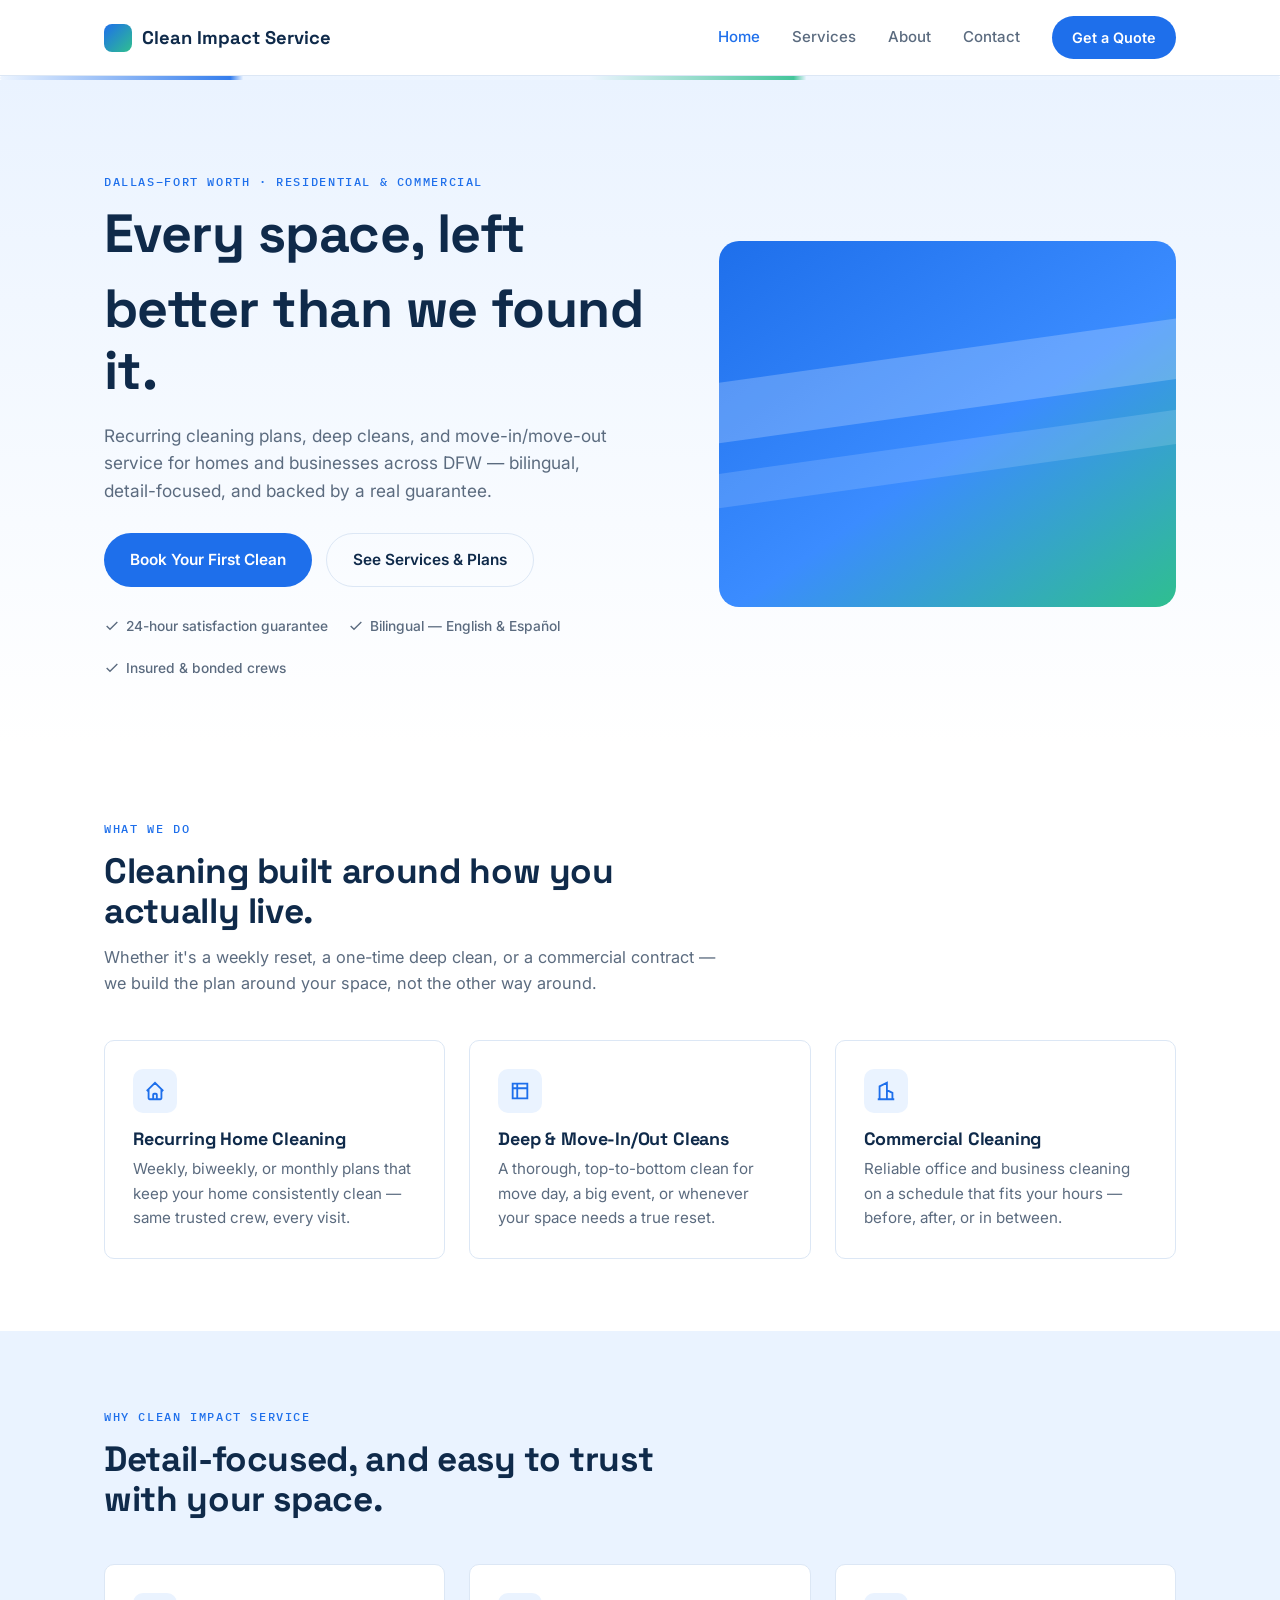
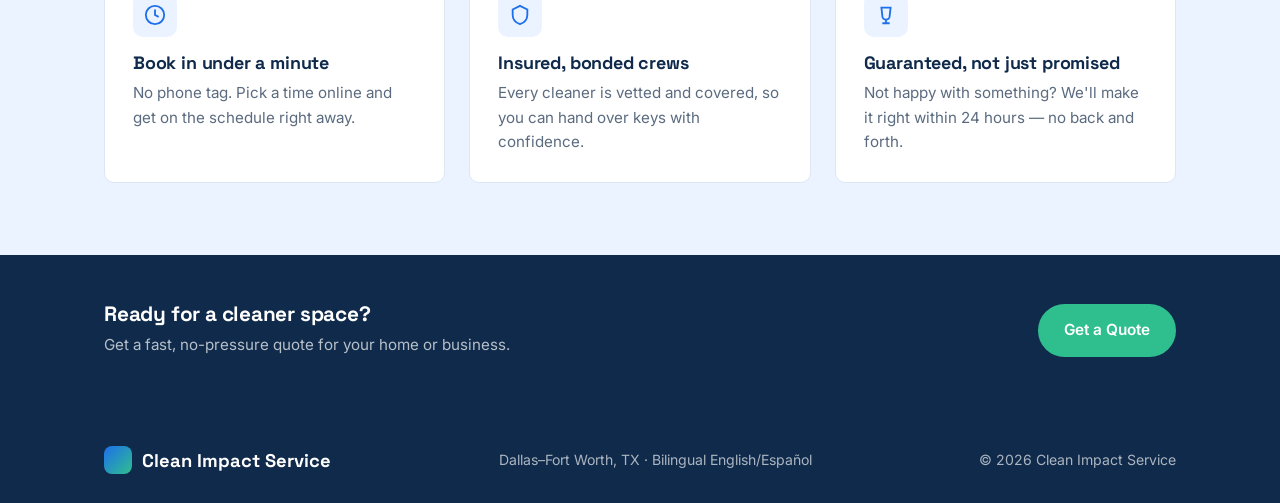
==== index.html @ 811de1d3 "Add files via upload" ====
<!DOCTYPE html>
<html lang="en">
<head>
<meta charset="UTF-8">
<meta name="viewport" content="width=device-width, initial-scale=1.0">
<title>Clean Impact Service | Residential & Commercial Cleaning in Dallas–Fort Worth</title>
<meta name="description" content="Reliable, detail-driven cleaning for homes and businesses across Dallas–Fort Worth. Recurring plans, deep cleans, move-in/move-out, and commercial service. Bilingual, insured, guaranteed.">
<link rel="stylesheet" href="styles.css">
</head>
<body>

<nav class="nav">
  <div class="nav-inner">
    <a href="index.html" class="logo"><span class="logo-mark"></span>Clean Impact Service</a>
    <button class="nav-toggle" aria-label="Toggle menu" onclick="document.querySelector('.nav-links').classList.toggle('open')">
      <svg width="20" height="20" viewBox="0 0 24 24" fill="none" stroke="currentColor" stroke-width="2"><line x1="3" y1="6" x2="21" y2="6"/><line x1="3" y1="12" x2="21" y2="12"/><line x1="3" y1="18" x2="21" y2="18"/></svg>
    </button>
    <div class="nav-links">
      <a href="index.html" class="active">Home</a>
      <a href="services.html">Services</a>
      <a href="about.html">About</a>
      <a href="contact.html">Contact</a>
      <a href="contact.html" class="nav-cta">Get a Quote</a>
    </div>
  </div>
</nav>

<div class="squeegee"></div>

<header class="hero">
  <div class="wrap hero-grid">
    <div>
      <span class="eyebrow">Dallas–Fort Worth · Residential & Commercial</span>
      <h1><span class="wipe">Every space, left</span><br>better than we found it.</h1>
      <p class="lead">Recurring cleaning plans, deep cleans, and move-in/move-out service for homes and businesses across DFW — bilingual, detail-focused, and backed by a real guarantee.</p>
      <div class="hero-actions">
        <a href="contact.html" class="btn btn-primary">Book Your First Clean</a>
        <a href="services.html" class="btn btn-ghost">See Services & Plans</a>
      </div>
      <div class="hero-badges">
        <span><svg width="16" height="16" viewBox="0 0 24 24" fill="none" stroke="currentColor" stroke-width="2"><path d="M20 6L9 17l-5-5"/></svg>24-hour satisfaction guarantee</span>
        <span><svg width="16" height="16" viewBox="0 0 24 24" fill="none" stroke="currentColor" stroke-width="2"><path d="M20 6L9 17l-5-5"/></svg>Bilingual — English & Español</span>
        <span><svg width="16" height="16" viewBox="0 0 24 24" fill="none" stroke="currentColor" stroke-width="2"><path d="M20 6L9 17l-5-5"/></svg>Insured & bonded crews</span>
      </div>
    </div>
    <div class="hero-visual" role="img" aria-label="Clean Impact Service brand visual"></div>
  </div>
</header>

<section>
  <div class="wrap">
    <div class="section-head">
      <span class="eyebrow">What We Do</span>
      <h2>Cleaning built around how you actually live.</h2>
      <p>Whether it's a weekly reset, a one-time deep clean, or a commercial contract — we build the plan around your space, not the other way around.</p>
    </div>
    <div class="grid-3">
      <div class="card">
        <div class="card-icon"><svg width="22" height="22" viewBox="0 0 24 24" fill="none" stroke="currentColor" stroke-width="2"><path d="M3 12l2-2m0 0l7-7 7 7M5 10v10a1 1 0 001 1h3m10-11l2 2m-2-2v10a1 1 0 01-1 1h-3m-6 0a1 1 0 001-1v-4a1 1 0 011-1h2a1 1 0 011 1v4a1 1 0 001 1m-6 0h6"/></svg></div>
        <h3>Recurring Home Cleaning</h3>
        <p>Weekly, biweekly, or monthly plans that keep your home consistently clean — same trusted crew, every visit.</p>
      </div>
      <div class="card">
        <div class="card-icon"><svg width="22" height="22" viewBox="0 0 24 24" fill="none" stroke="currentColor" stroke-width="2"><path d="M4 4h16v16H4z"/><path d="M4 9h16M9 4v16"/></svg></div>
        <h3>Deep & Move-In/Out Cleans</h3>
        <p>A thorough, top-to-bottom clean for move day, a big event, or whenever your space needs a true reset.</p>
      </div>
      <div class="card">
        <div class="card-icon"><svg width="22" height="22" viewBox="0 0 24 24" fill="none" stroke="currentColor" stroke-width="2"><path d="M3 21h18M5 21V7l8-4v18M13 21V11l6 3v7M9 9v.01M9 12v.01M9 15v.01"/></svg></div>
        <h3>Commercial Cleaning</h3>
        <p>Reliable office and business cleaning on a schedule that fits your hours — before, after, or in between.</p>
      </div>
    </div>
  </div>
</section>

<section class="bg-tint">
  <div class="wrap">
    <div class="section-head">
      <span class="eyebrow">Why Clean Impact Service</span>
      <h2>Detail-focused, and easy to trust with your space.</h2>
    </div>
    <div class="grid-3">
      <div class="card">
        <div class="card-icon"><svg width="22" height="22" viewBox="0 0 24 24" fill="none" stroke="currentColor" stroke-width="2"><circle cx="12" cy="12" r="10"/><path d="M12 6v6l4 2"/></svg></div>
        <h3>Book in under a minute</h3>
        <p>No phone tag. Pick a time online and get on the schedule right away.</p>
      </div>
      <div class="card">
        <div class="card-icon"><svg width="22" height="22" viewBox="0 0 24 24" fill="none" stroke="currentColor" stroke-width="2"><path d="M12 2l8 4v6c0 5-3.5 8.5-8 10-4.5-1.5-8-5-8-10V6l8-4z"/></svg></div>
        <h3>Insured, bonded crews</h3>
        <p>Every cleaner is vetted and covered, so you can hand over keys with confidence.</p>
      </div>
      <div class="card">
        <div class="card-icon"><svg width="22" height="22" viewBox="0 0 24 24" fill="none" stroke="currentColor" stroke-width="2"><path d="M8 21h8M12 17v4M7 4h10l-1 9a4 4 0 01-8 0L7 4z"/></svg></div>
        <h3>Guaranteed, not just promised</h3>
        <p>Not happy with something? We'll make it right within 24 hours — no back and forth.</p>
      </div>
    </div>
  </div>
</section>

<div class="strip">
  <div class="wrap">
    <div>
      <h3>Ready for a cleaner space?</h3>
      <p>Get a fast, no-pressure quote for your home or business.</p>
    </div>
    <a href="contact.html" class="btn btn-primary">Get a Quote</a>
  </div>
</div>

<footer>
  <div class="wrap">
    <a href="index.html" class="logo"><span class="logo-mark"></span>Clean Impact Service</a>
    <div>Dallas–Fort Worth, TX · Bilingual English/Español</div>
    <div>&copy; 2026 Clean Impact Service</div>
  </div>
</footer>

</body>
</html>
---- styles.css ----
/* ===========================
   Clean Impact Service — Styles
   Token system:
   Paper White  #FFFFFF
   Ink Navy     #0F2A4A
   Signal Blue  #1E6FEB
   Sky Tint     #EAF3FF
   Slate Gray   #5B6B7F
   Fresh Mint   #2FBF8F
   =========================== */

@import url('https://fonts.googleapis.com/css2?family=Space+Grotesk:wght@500;600;700&family=Inter:wght@400;500;600&family=IBM+Plex+Mono:wght@500&display=swap');

:root {
  --paper: #FFFFFF;
  --ink: #0F2A4A;
  --signal: #1E6FEB;
  --signal-dark: #1656BE;
  --sky: #EAF3FF;
  --slate: #5B6B7F;
  --mint: #2FBF8F;
  --border: #DCE7F5;
  --radius: 10px;
}

* { margin: 0; padding: 0; box-sizing: border-box; }

html { scroll-behavior: smooth; }

body {
  font-family: 'Inter', -apple-system, sans-serif;
  color: var(--ink);
  background: var(--paper);
  line-height: 1.6;
  -webkit-font-smoothing: antialiased;
}

h1, h2, h3, h4 {
  font-family: 'Space Grotesk', sans-serif;
  color: var(--ink);
  line-height: 1.15;
  letter-spacing: -0.01em;
}

a { color: inherit; text-decoration: none; }

.eyebrow {
  font-family: 'IBM Plex Mono', monospace;
  font-size: 0.72rem;
  letter-spacing: 0.14em;
  text-transform: uppercase;
  color: var(--signal);
  font-weight: 500;
  display: inline-block;
  margin-bottom: 12px;
}

.wrap {
  max-width: 1120px;
  margin: 0 auto;
  padding: 0 24px;
}

/* ---------- Squeegee divider (signature element) ---------- */
.squeegee {
  height: 4px;
  width: 100%;
  background: linear-gradient(90deg,
    var(--sky) 0%,
    var(--signal) 18%,
    var(--sky) 19%,
    var(--sky) 46%,
    var(--mint) 62%,
    var(--sky) 63%,
    var(--sky) 100%);
  border-radius: 2px;
  opacity: 0.9;
}

/* ---------- Nav ---------- */
.nav {
  position: sticky;
  top: 0;
  z-index: 50;
  background: rgba(255,255,255,0.92);
  backdrop-filter: blur(8px);
  border-bottom: 1px solid var(--border);
}

.nav-inner {
  max-width: 1120px;
  margin: 0 auto;
  padding: 16px 24px;
  display: flex;
  align-items: center;
  justify-content: space-between;
}

.logo {
  font-family: 'Space Grotesk', sans-serif;
  font-weight: 700;
  font-size: 1.15rem;
  display: flex;
  align-items: center;
  gap: 10px;
}

.logo-mark {
  width: 28px;
  height: 28px;
  border-radius: 8px;
  background: linear-gradient(135deg, var(--signal), var(--mint));
  flex-shrink: 0;
}

.nav-links {
  display: flex;
  align-items: center;
  gap: 32px;
  font-size: 0.94rem;
  font-weight: 500;
}

.nav-links a { color: var(--slate); transition: color 0.15s; }
.nav-links a:hover, .nav-links a.active { color: var(--signal); }

.nav-cta {
  background: var(--signal);
  color: white !important;
  padding: 10px 20px;
  border-radius: 100px;
  font-weight: 600;
  font-size: 0.9rem;
  transition: background 0.15s;
}
.nav-cta:hover { background: var(--signal-dark); }

.nav-toggle { display: none; }

/* ---------- Hero ---------- */
.hero {
  padding: 88px 0 64px;
  background: linear-gradient(180deg, var(--sky) 0%, var(--paper) 100%);
}

.hero-grid {
  display: grid;
  grid-template-columns: 1.1fr 0.9fr;
  gap: 56px;
  align-items: center;
}

.hero h1 {
  font-size: clamp(2.2rem, 4.2vw, 3.4rem);
  margin-bottom: 20px;
}

.hero h1 .wipe {
  display: inline-block;
  position: relative;
  overflow: hidden;
}
.hero h1 .wipe::after {
  content: '';
  position: absolute;
  inset: 0;
  background: var(--paper);
  transform: translateX(0);
  animation: wipeReveal 1.1s cubic-bezier(.65,0,.35,1) 0.15s forwards;
}
@keyframes wipeReveal { to { transform: translateX(101%); } }
@media (prefers-reduced-motion: reduce) {
  .hero h1 .wipe::after { display: none; }
}

.hero p.lead {
  font-size: 1.08rem;
  color: var(--slate);
  max-width: 46ch;
  margin-bottom: 28px;
}

.hero-actions { display: flex; gap: 14px; flex-wrap: wrap; margin-bottom: 28px; }

.btn {
  display: inline-flex;
  align-items: center;
  gap: 8px;
  padding: 14px 26px;
  border-radius: 100px;
  font-weight: 600;
  font-size: 0.96rem;
  transition: all 0.15s;
  border: none;
  cursor: pointer;
}
.btn-primary { background: var(--signal); color: white; }
.btn-primary:hover { background: var(--signal-dark); transform: translateY(-1px); }
.btn-ghost { background: transparent; color: var(--ink); border: 1.5px solid var(--border); }
.btn-ghost:hover { border-color: var(--signal); color: var(--signal); }

.hero-badges {
  display: flex;
  gap: 20px;
  flex-wrap: wrap;
  font-size: 0.86rem;
  color: var(--slate);
  font-weight: 500;
}
.hero-badges span { display: flex; align-items: center; gap: 6px; }
.hero-badges svg { flex-shrink: 0; }

.hero-visual {
  aspect-ratio: 4/3.2;
  border-radius: 20px;
  background: linear-gradient(145deg, var(--signal) 0%, #3B8CFF 55%, var(--mint) 100%);
  position: relative;
  overflow: hidden;
}
.hero-visual::before {
  content: '';
  position: absolute;
  width: 140%;
  height: 60px;
  background: rgba(255,255,255,0.22);
  transform: rotate(-8deg);
  top: 30%;
  left: -20%;
}
.hero-visual::after {
  content: '';
  position: absolute;
  width: 140%;
  height: 34px;
  background: rgba(255,255,255,0.14);
  transform: rotate(-8deg);
  top: 55%;
  left: -20%;
}

/* ---------- Section basics ---------- */
section { padding: 72px 0; }
.section-head { max-width: 620px; margin-bottom: 44px; }
.section-head h2 { font-size: clamp(1.6rem, 3vw, 2.2rem); margin-bottom: 12px; }
.section-head p { color: var(--slate); font-size: 1.02rem; }

.bg-tint { background: var(--sky); }

/* ---------- Cards / grids ---------- */
.grid-3 { display: grid; grid-template-columns: repeat(3, 1fr); gap: 24px; }
.grid-2 { display: grid; grid-template-columns: repeat(2, 1fr); gap: 24px; }

.card {
  background: var(--paper);
  border: 1px solid var(--border);
  border-radius: var(--radius);
  padding: 28px;
  transition: transform 0.15s, box-shadow 0.15s;
}
.card:hover { transform: translateY(-3px); box-shadow: 0 12px 28px rgba(15,42,74,0.08); }

.card-icon {
  width: 44px; height: 44px;
  border-radius: 10px;
  background: var(--sky);
  display: flex; align-items: center; justify-content: center;
  margin-bottom: 16px;
  color: var(--signal);
}

.card h3 { font-size: 1.12rem; margin-bottom: 8px; }
.card p { color: var(--slate); font-size: 0.95rem; }

.tag {
  display: inline-block;
  font-family: 'IBM Plex Mono', monospace;
  font-size: 0.68rem;
  letter-spacing: 0.08em;
  text-transform: uppercase;
  background: rgba(47,191,143,0.12);
  color: #1F9670;
  padding: 4px 10px;
  border-radius: 100px;
  margin-bottom: 12px;
}

/* ---------- Guarantee strip ---------- */
.strip {
  background: var(--ink);
  color: white;
  padding: 48px 0;
}
.strip .wrap { display: flex; align-items: center; justify-content: space-between; gap: 32px; flex-wrap: wrap; }
.strip h3 { color: white; font-size: 1.3rem; margin-bottom: 6px; }
.strip p { color: rgba(255,255,255,0.7); font-size: 0.95rem; }
.strip .btn-primary { background: var(--mint); }
.strip .btn-primary:hover { background: #29a67c; }

/* ---------- Pricing / plan table ---------- */
.plan {
  border: 1px solid var(--border);
  border-radius: var(--radius);
  padding: 28px;
  position: relative;
}
.plan.featured { border-color: var(--signal); box-shadow: 0 0 0 3px rgba(30,111,235,0.08); }
.plan .badge {
  position: absolute; top: -12px; right: 24px;
  background: var(--signal); color: white;
  font-size: 0.72rem; font-weight: 600;
  padding: 4px 12px; border-radius: 100px;
}
.plan h3 { font-size: 1.15rem; margin-bottom: 6px; }
.plan .price-note { color: var(--slate); font-size: 0.88rem; margin-bottom: 16px; }
.plan ul { list-style: none; }
.plan li { display: flex; gap: 10px; padding: 7px 0; font-size: 0.92rem; color: var(--ink); }
.plan li svg { flex-shrink: 0; margin-top: 3px; color: var(--mint); }

/* ---------- Form ---------- */
.form-grid { display: grid; grid-template-columns: 1fr 1fr; gap: 16px; }
.field { display: flex; flex-direction: column; gap: 6px; margin-bottom: 16px; }
.field.full { grid-column: 1 / -1; }
.field label { font-size: 0.85rem; font-weight: 600; color: var(--ink); }
.field input, .field select, .field textarea {
  border: 1.5px solid var(--border);
  border-radius: 8px;
  padding: 12px 14px;
  font-family: inherit;
  font-size: 0.95rem;
  color: var(--ink);
  background: var(--paper);
}
.field input:focus, .field select:focus, .field textarea:focus {
  outline: none;
  border-color: var(--signal);
  box-shadow: 0 0 0 3px rgba(30,111,235,0.12);
}
.field textarea { resize: vertical; min-height: 100px; }

/* ---------- Contact info list ---------- */
.info-row { display: flex; gap: 14px; align-items: flex-start; padding: 16px 0; border-bottom: 1px solid var(--border); }
.info-row:last-child { border-bottom: none; }
.info-row .card-icon { margin-bottom: 0; flex-shrink: 0; }
.info-row h4 { font-size: 0.98rem; margin-bottom: 3px; }
.info-row p { color: var(--slate); font-size: 0.92rem; }

/* ---------- Footer ---------- */
footer {
  background: var(--ink);
  color: rgba(255,255,255,0.65);
  padding: 40px 0 28px;
  font-size: 0.88rem;
}
footer .wrap { display: flex; justify-content: space-between; align-items: center; flex-wrap: wrap; gap: 16px; }
footer .logo { color: white; }
footer a:hover { color: white; }

/* ---------- Utility focus ---------- */
a:focus-visible, button:focus-visible, input:focus-visible, textarea:focus-visible {
  outline: 2px solid var(--signal);
  outline-offset: 2px;
}

/* ---------- Responsive ---------- */
@media (max-width: 860px) {
  .hero-grid { grid-template-columns: 1fr; }
  .hero-visual { order: -1; aspect-ratio: 16/9; }
  .grid-3 { grid-template-columns: 1fr; }
  .grid-2 { grid-template-columns: 1fr; }
  .form-grid { grid-template-columns: 1fr; }
  .strip .wrap { flex-direction: column; text-align: center; }

  .nav-links {
    position: fixed;
    top: 65px; left: 0; right: 0;
    background: white;
    flex-direction: column;
    align-items: flex-start;
    padding: 20px 24px;
    border-bottom: 1px solid var(--border);
    display: none;
    gap: 18px;
  }
  .nav-links.open { display: flex; }
  .nav-toggle {
    display: flex;
    width: 36px; height: 36px;
    align-items: center; justify-content: center;
    background: none; border: none; cursor: pointer;
  }
}
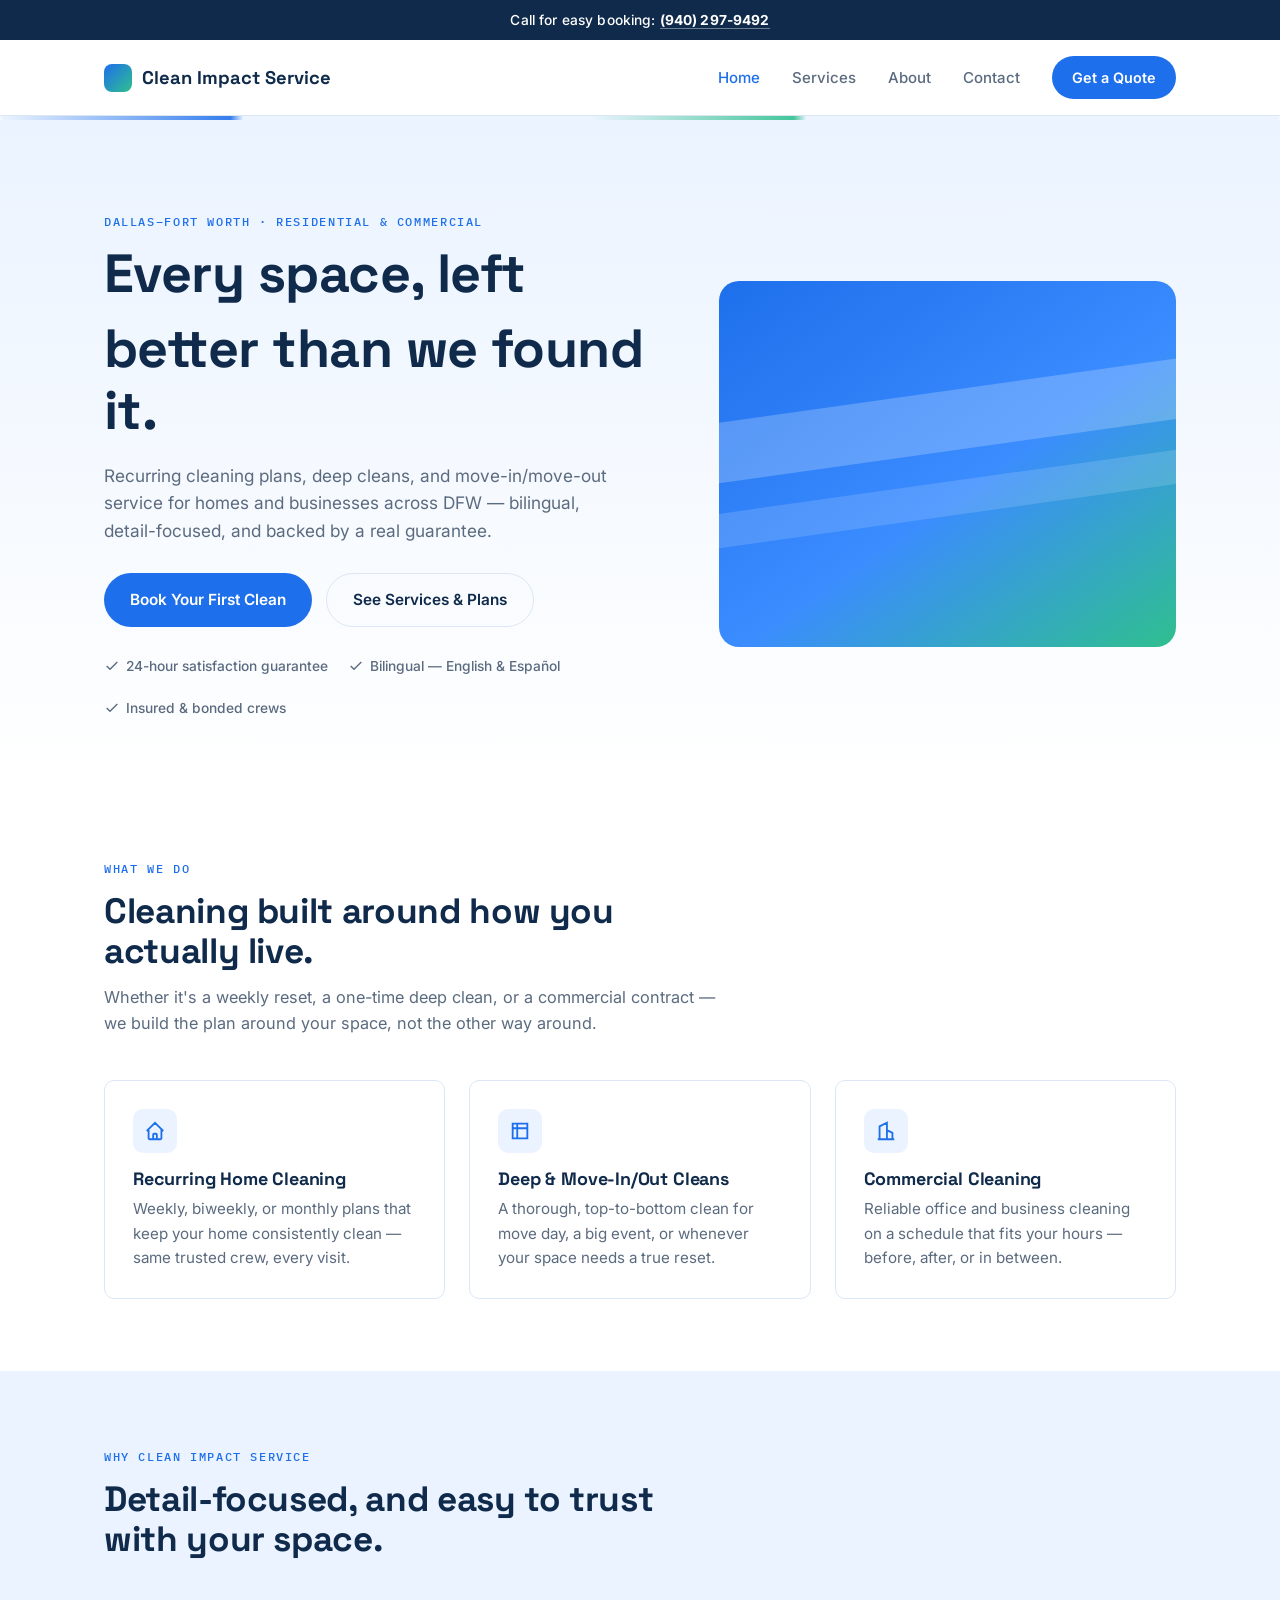
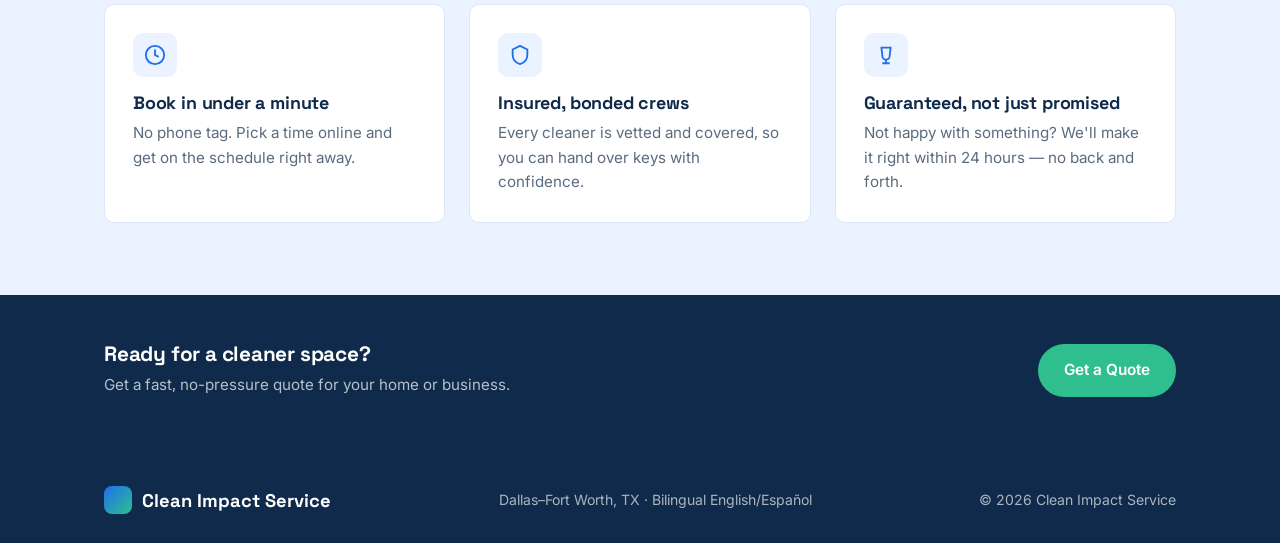
==== commit ac8165c9: "Add files via upload" ====
--- a/index.html
+++ b/index.html
@@ -8,6 +8,8 @@
 <link rel="stylesheet" href="styles.css">
 </head>
 <body>
+
+<div class="ribbon">Call for easy booking: <a href="tel:19402979492">(940) 297-9492</a></div>
 
 <nav class="nav">
   <div class="nav-inner">
--- a/styles.css
+++ b/styles.css
@@ -76,6 +76,24 @@
   border-radius: 2px;
   opacity: 0.9;
 }
+
+/* ---------- Top ribbon ---------- */
+.ribbon {
+  background: var(--ink);
+  color: white;
+  text-align: center;
+  padding: 9px 16px;
+  font-size: 0.86rem;
+  font-weight: 500;
+  letter-spacing: 0.01em;
+}
+.ribbon a {
+  color: white;
+  font-weight: 700;
+  text-decoration: none;
+  border-bottom: 1px solid rgba(255,255,255,0.4);
+}
+.ribbon a:hover { border-bottom-color: white; }
 
 /* ---------- Nav ---------- */
 .nav {
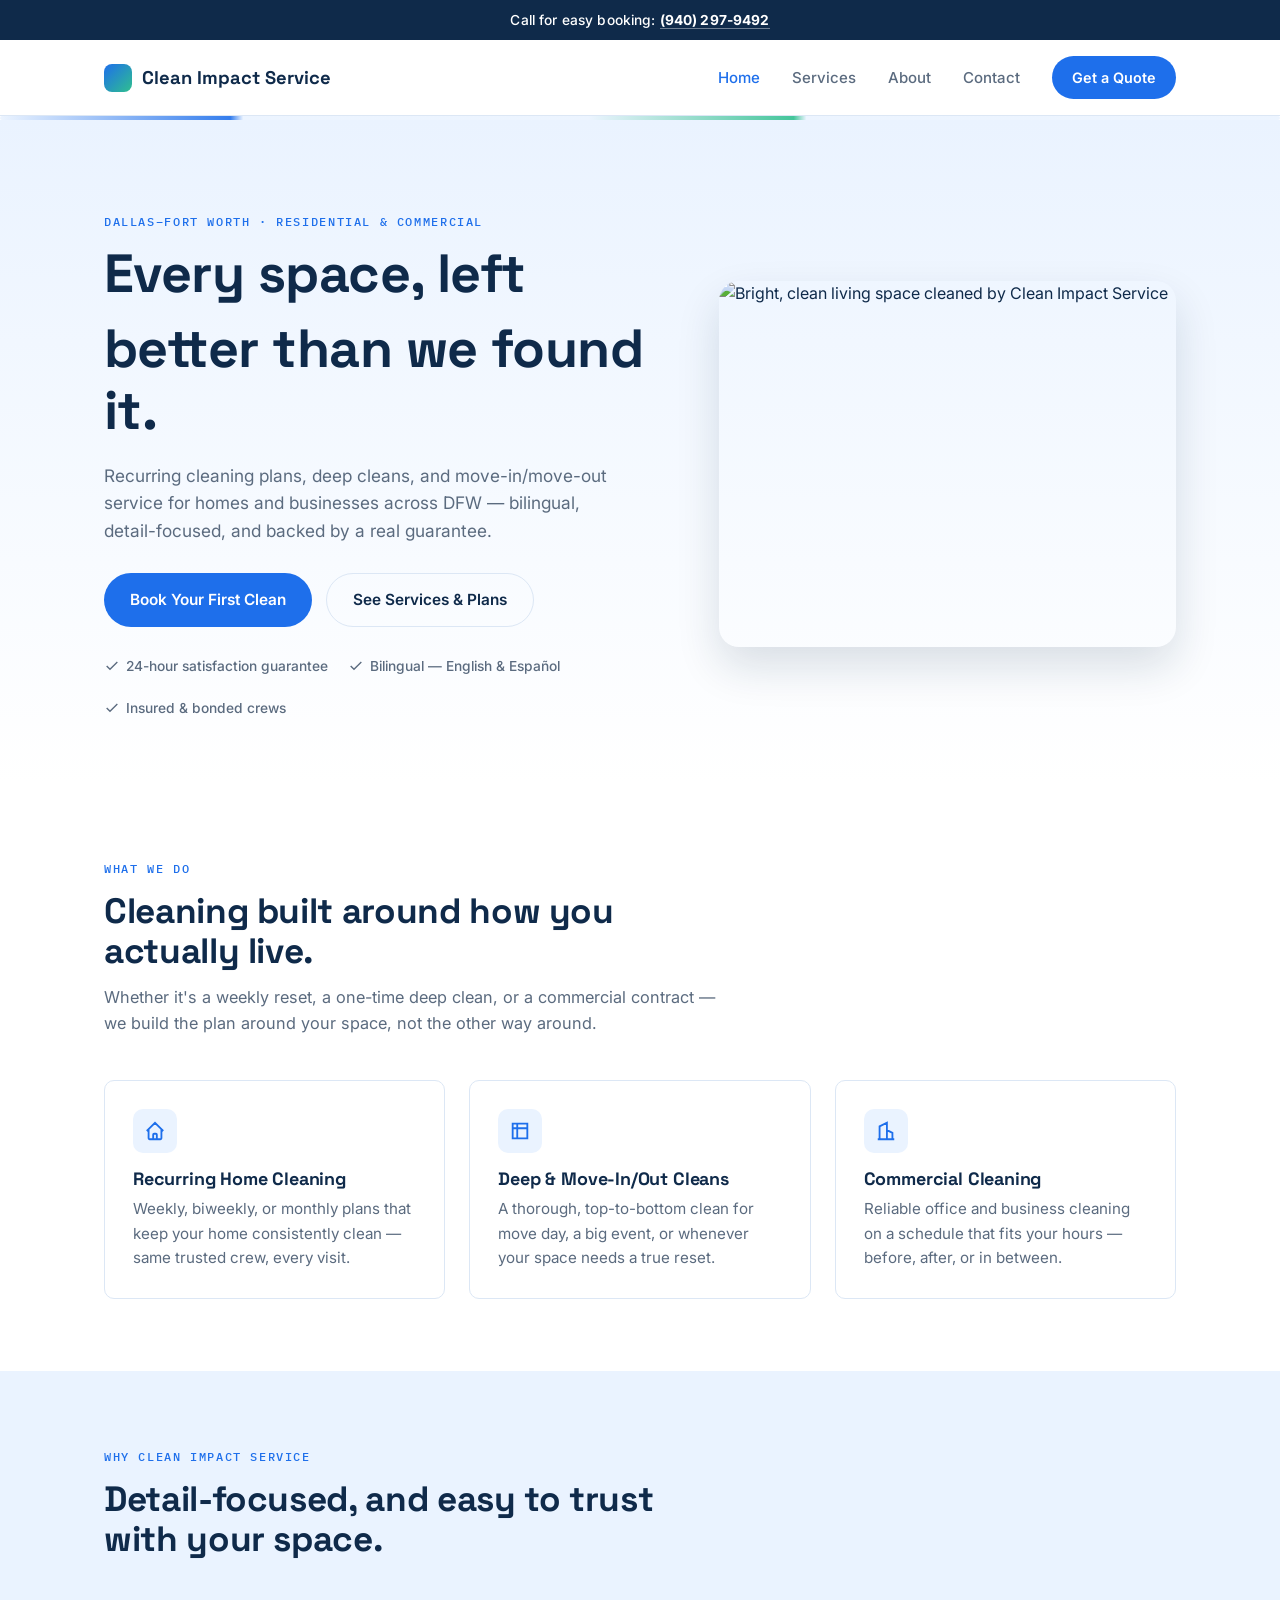
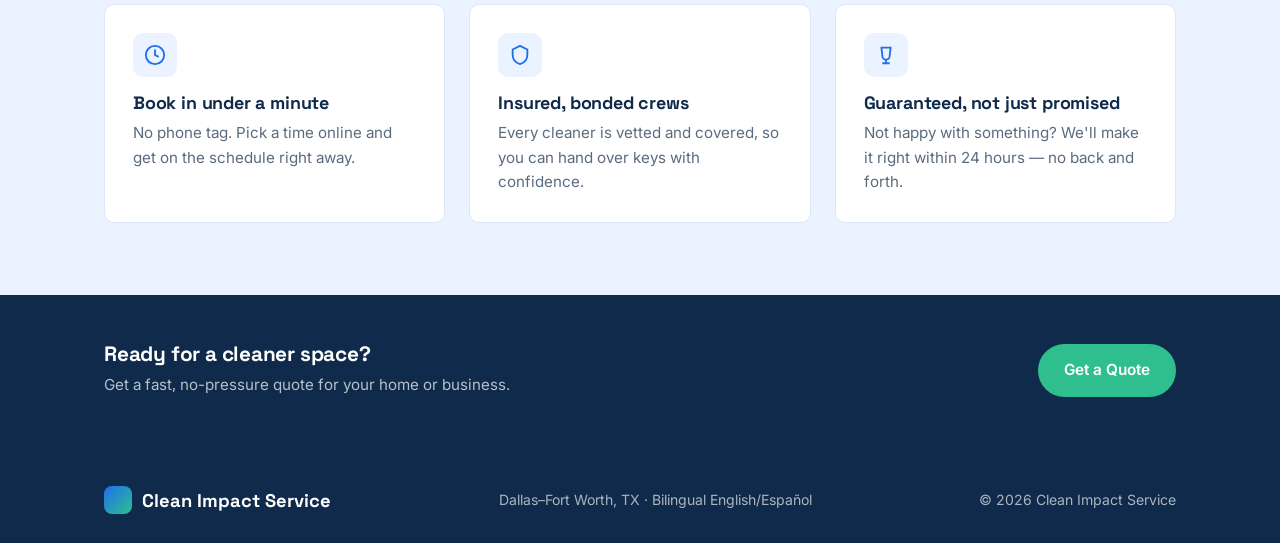
==== commit e1d7dea5: "Add files via upload" ====
--- a/index.html
+++ b/index.html
@@ -45,7 +45,10 @@
         <span><svg width="16" height="16" viewBox="0 0 24 24" fill="none" stroke="currentColor" stroke-width="2"><path d="M20 6L9 17l-5-5"/></svg>Insured & bonded crews</span>
       </div>
     </div>
-    <div class="hero-visual" role="img" aria-label="Clean Impact Service brand visual"></div>
+    <div class="hero-visual" role="img" aria-label="Bright, clean living space">
+  <img src="images/home.jpg" alt="Bright, clean living space cleaned by Clean Impact Service">
+</div>
+    </div>
   </div>
 </header>
 
--- a/styles.css
+++ b/styles.css
@@ -231,29 +231,14 @@
 .hero-visual {
   aspect-ratio: 4/3.2;
   border-radius: 20px;
-  background: linear-gradient(145deg, var(--signal) 0%, #3B8CFF 55%, var(--mint) 100%);
-  position: relative;
   overflow: hidden;
-}
-.hero-visual::before {
-  content: '';
-  position: absolute;
-  width: 140%;
-  height: 60px;
-  background: rgba(255,255,255,0.22);
-  transform: rotate(-8deg);
-  top: 30%;
-  left: -20%;
-}
-.hero-visual::after {
-  content: '';
-  position: absolute;
-  width: 140%;
-  height: 34px;
-  background: rgba(255,255,255,0.14);
-  transform: rotate(-8deg);
-  top: 55%;
-  left: -20%;
+  box-shadow: 0 20px 44px rgba(15,42,74,0.14);
+}
+.hero-visual img {
+  width: 100%;
+  height: 100%;
+  object-fit: cover;
+  display: block;
 }
 
 /* ---------- Section basics ---------- */
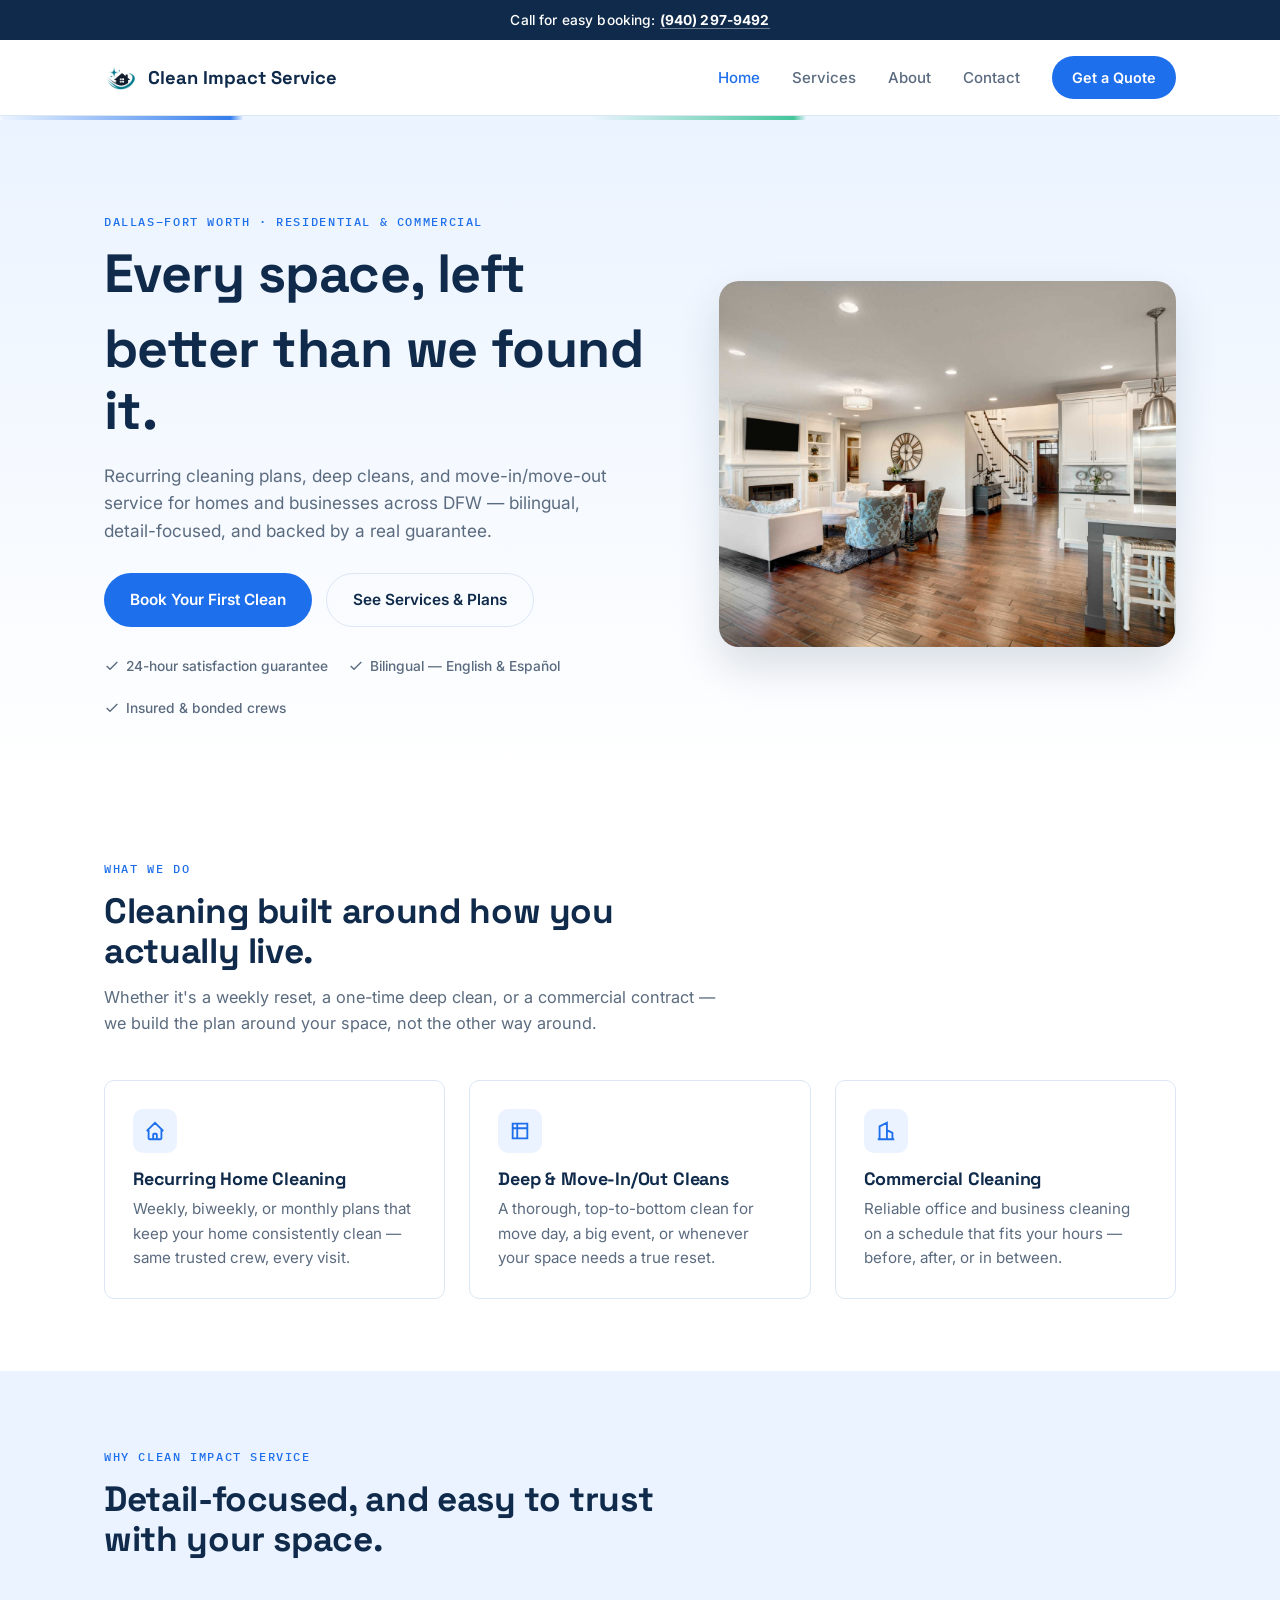
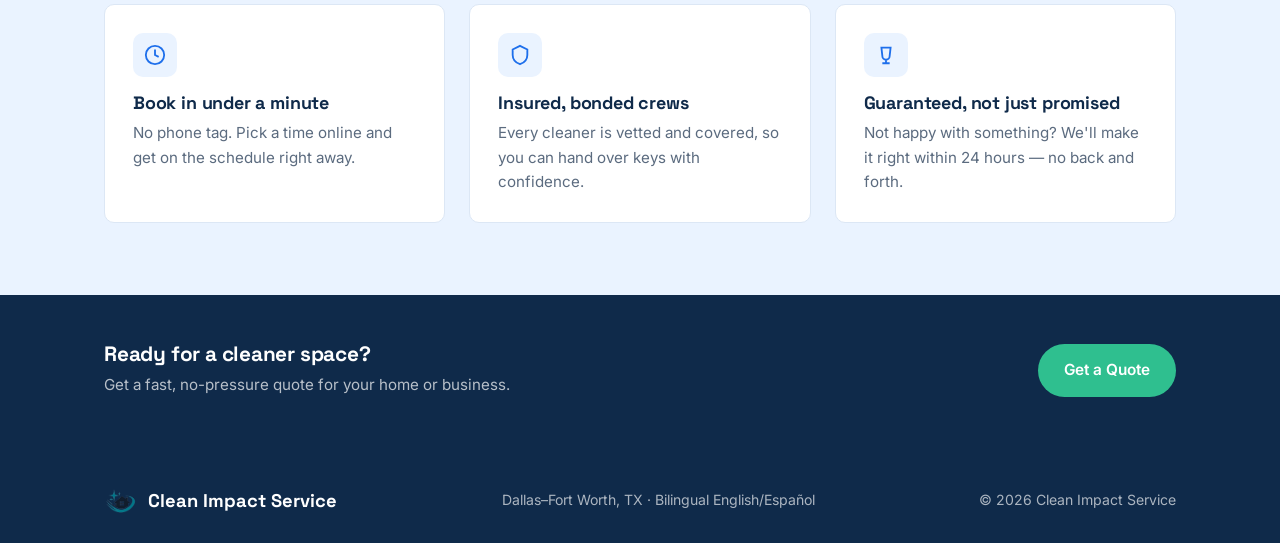
==== commit f87583c5: "Update index.html" ====
--- a/index.html
+++ b/index.html
@@ -13,7 +13,7 @@
 
 <nav class="nav">
   <div class="nav-inner">
-    <a href="index.html" class="logo"><span class="logo-mark"></span>Clean Impact Service</a>
+    <a href="index.html" class="logo"><img src="images/logo-icon.png" alt="Clean Impact Service" class="logo-mark">Clean Impact Service</a>
     <button class="nav-toggle" aria-label="Toggle menu" onclick="document.querySelector('.nav-links').classList.toggle('open')">
       <svg width="20" height="20" viewBox="0 0 24 24" fill="none" stroke="currentColor" stroke-width="2"><line x1="3" y1="6" x2="21" y2="6"/><line x1="3" y1="12" x2="21" y2="12"/><line x1="3" y1="18" x2="21" y2="18"/></svg>
     </button>
@@ -117,7 +117,7 @@
 
 <footer>
   <div class="wrap">
-    <a href="index.html" class="logo"><span class="logo-mark"></span>Clean Impact Service</a>
+    <a href="index.html" class="logo"><img src="images/logo-icon.png" alt="Clean Impact Service" class="logo-mark">Clean Impact Service</a>
     <div>Dallas–Fort Worth, TX · Bilingual English/Español</div>
     <div>&copy; 2026 Clean Impact Service</div>
   </div>
--- a/styles.css
+++ b/styles.css
@@ -124,11 +124,11 @@
 }
 
 .logo-mark {
-  width: 28px;
-  height: 28px;
-  border-radius: 8px;
-  background: linear-gradient(135deg, var(--signal), var(--mint));
+  width: 34px;
+  height: auto;
+  border-radius: 0;
   flex-shrink: 0;
+  object-fit: contain;
 }
 
 .nav-links {
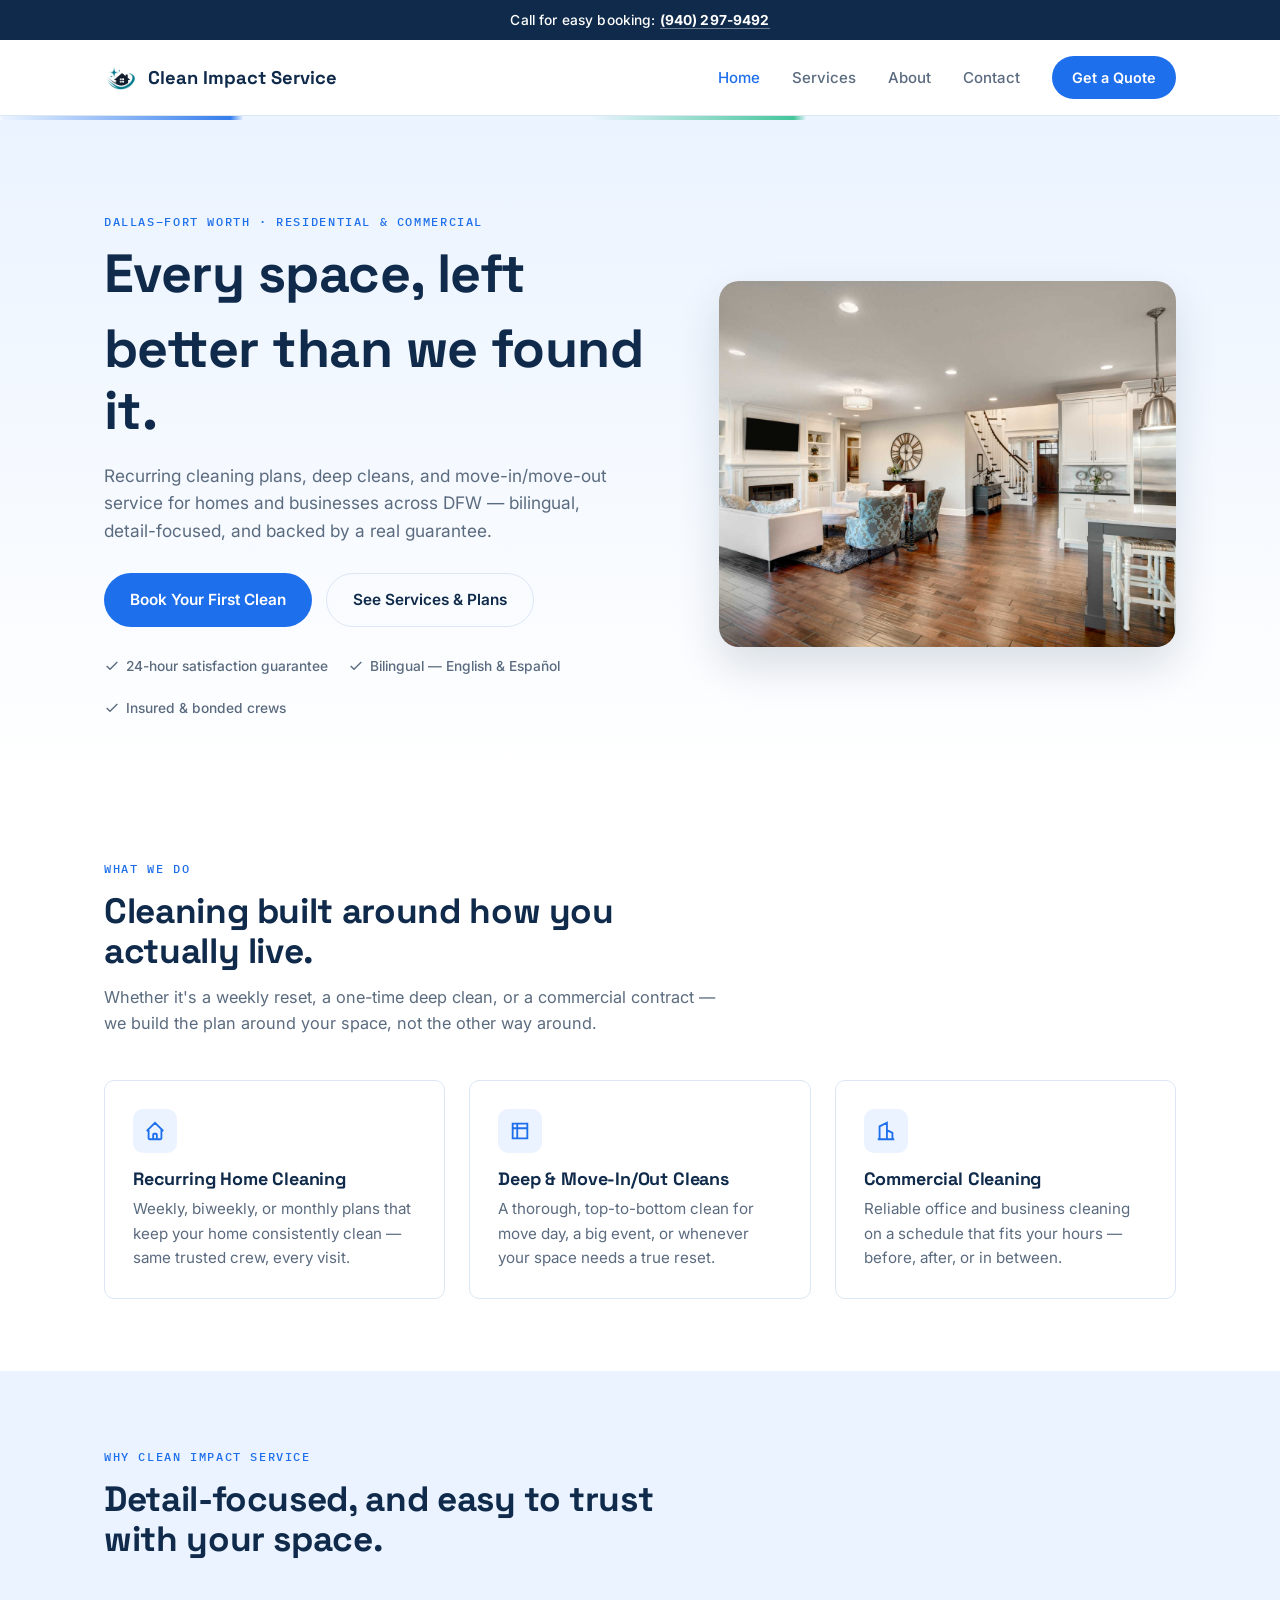
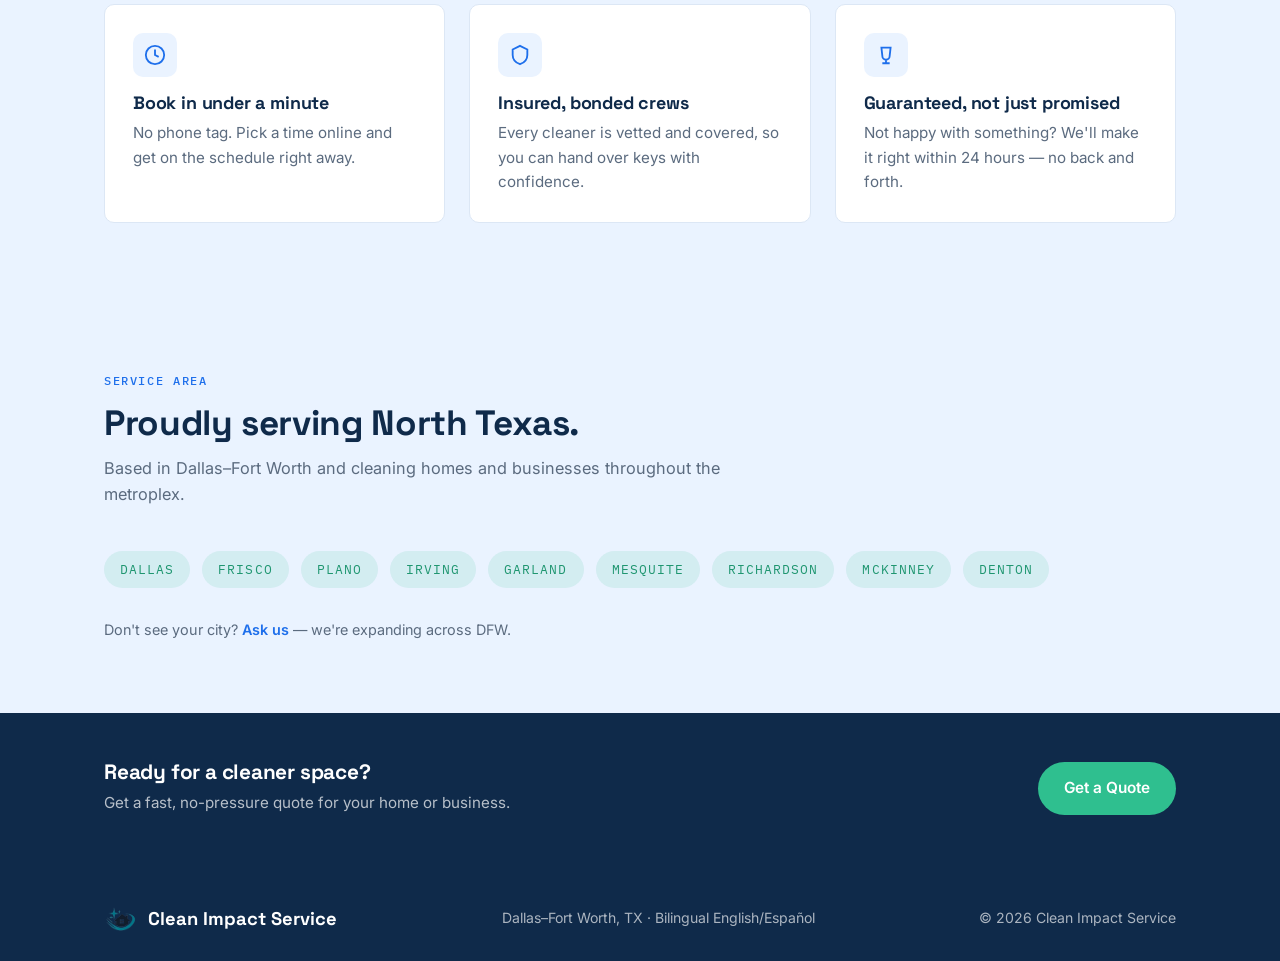
==== commit 42bb5a55: "Add files via upload" ====
--- a/index.html
+++ b/index.html
@@ -5,7 +5,46 @@
 <meta name="viewport" content="width=device-width, initial-scale=1.0">
 <title>Clean Impact Service | Residential & Commercial Cleaning in Dallas–Fort Worth</title>
 <meta name="description" content="Reliable, detail-driven cleaning for homes and businesses across Dallas–Fort Worth. Recurring plans, deep cleans, move-in/move-out, and commercial service. Bilingual, insured, guaranteed.">
+<link rel="icon" type="image/png" sizes="192x192" href="images/favicon-192.png">
+<link rel="icon" type="image/png" sizes="512x512" href="images/favicon-512.png">
+<link rel="apple-touch-icon" href="images/apple-touch-icon.png">
+<link rel="shortcut icon" href="favicon.ico">
 <link rel="stylesheet" href="styles.css">
+<script type="application/ld+json">
+{
+  "@context": "https://schema.org",
+  "@type": "LocalBusiness",
+  "name": "Clean Impact Service",
+  "image": "https://cleanimpactservice.com/images/logo.png",
+  "url": "https://cleanimpactservice.com/",
+  "telephone": "+1-940-297-9492",
+  "email": "info@cleanimpactservice.com",
+  "priceRange": "$$",
+  "areaServed": [
+    { "@type": "City", "name": "Dallas" },
+    { "@type": "City", "name": "Frisco" },
+    { "@type": "City", "name": "Plano" },
+    { "@type": "City", "name": "Irving" },
+    { "@type": "City", "name": "Garland" },
+    { "@type": "City", "name": "Mesquite" },
+    { "@type": "City", "name": "Richardson" },
+    { "@type": "City", "name": "McKinney" },
+    { "@type": "City", "name": "Denton" }
+  ],
+  "address": {
+    "@type": "PostalAddress",
+    "addressRegion": "TX",
+    "addressCountry": "US"
+  },
+  "openingHoursSpecification": {
+    "@type": "OpeningHoursSpecification",
+    "dayOfWeek": ["Monday","Tuesday","Wednesday","Thursday","Friday","Saturday"],
+    "opens": "08:00",
+    "closes": "18:00"
+  },
+  "sameAs": []
+}
+</script>
 </head>
 <body>
 
@@ -105,6 +144,28 @@
   </div>
 </section>
 
+<section class="bg-tint">
+  <div class="wrap">
+    <div class="section-head">
+      <span class="eyebrow">Service Area</span>
+      <h2>Proudly serving North Texas.</h2>
+      <p>Based in Dallas–Fort Worth and cleaning homes and businesses throughout the metroplex.</p>
+    </div>
+    <div style="display:flex; flex-wrap:wrap; gap:12px;">
+      <span class="tag" style="font-size:0.82rem; padding:8px 16px;">Dallas</span>
+      <span class="tag" style="font-size:0.82rem; padding:8px 16px;">Frisco</span>
+      <span class="tag" style="font-size:0.82rem; padding:8px 16px;">Plano</span>
+      <span class="tag" style="font-size:0.82rem; padding:8px 16px;">Irving</span>
+      <span class="tag" style="font-size:0.82rem; padding:8px 16px;">Garland</span>
+      <span class="tag" style="font-size:0.82rem; padding:8px 16px;">Mesquite</span>
+      <span class="tag" style="font-size:0.82rem; padding:8px 16px;">Richardson</span>
+      <span class="tag" style="font-size:0.82rem; padding:8px 16px;">McKinney</span>
+      <span class="tag" style="font-size:0.82rem; padding:8px 16px;">Denton</span>
+    </div>
+    <p style="color: var(--slate); font-size: 0.9rem; margin-top: 18px;">Don't see your city? <a href="contact.html" style="color: var(--signal); font-weight: 600;">Ask us</a> — we're expanding across DFW.</p>
+  </div>
+</section>
+
 <div class="strip">
   <div class="wrap">
     <div>
